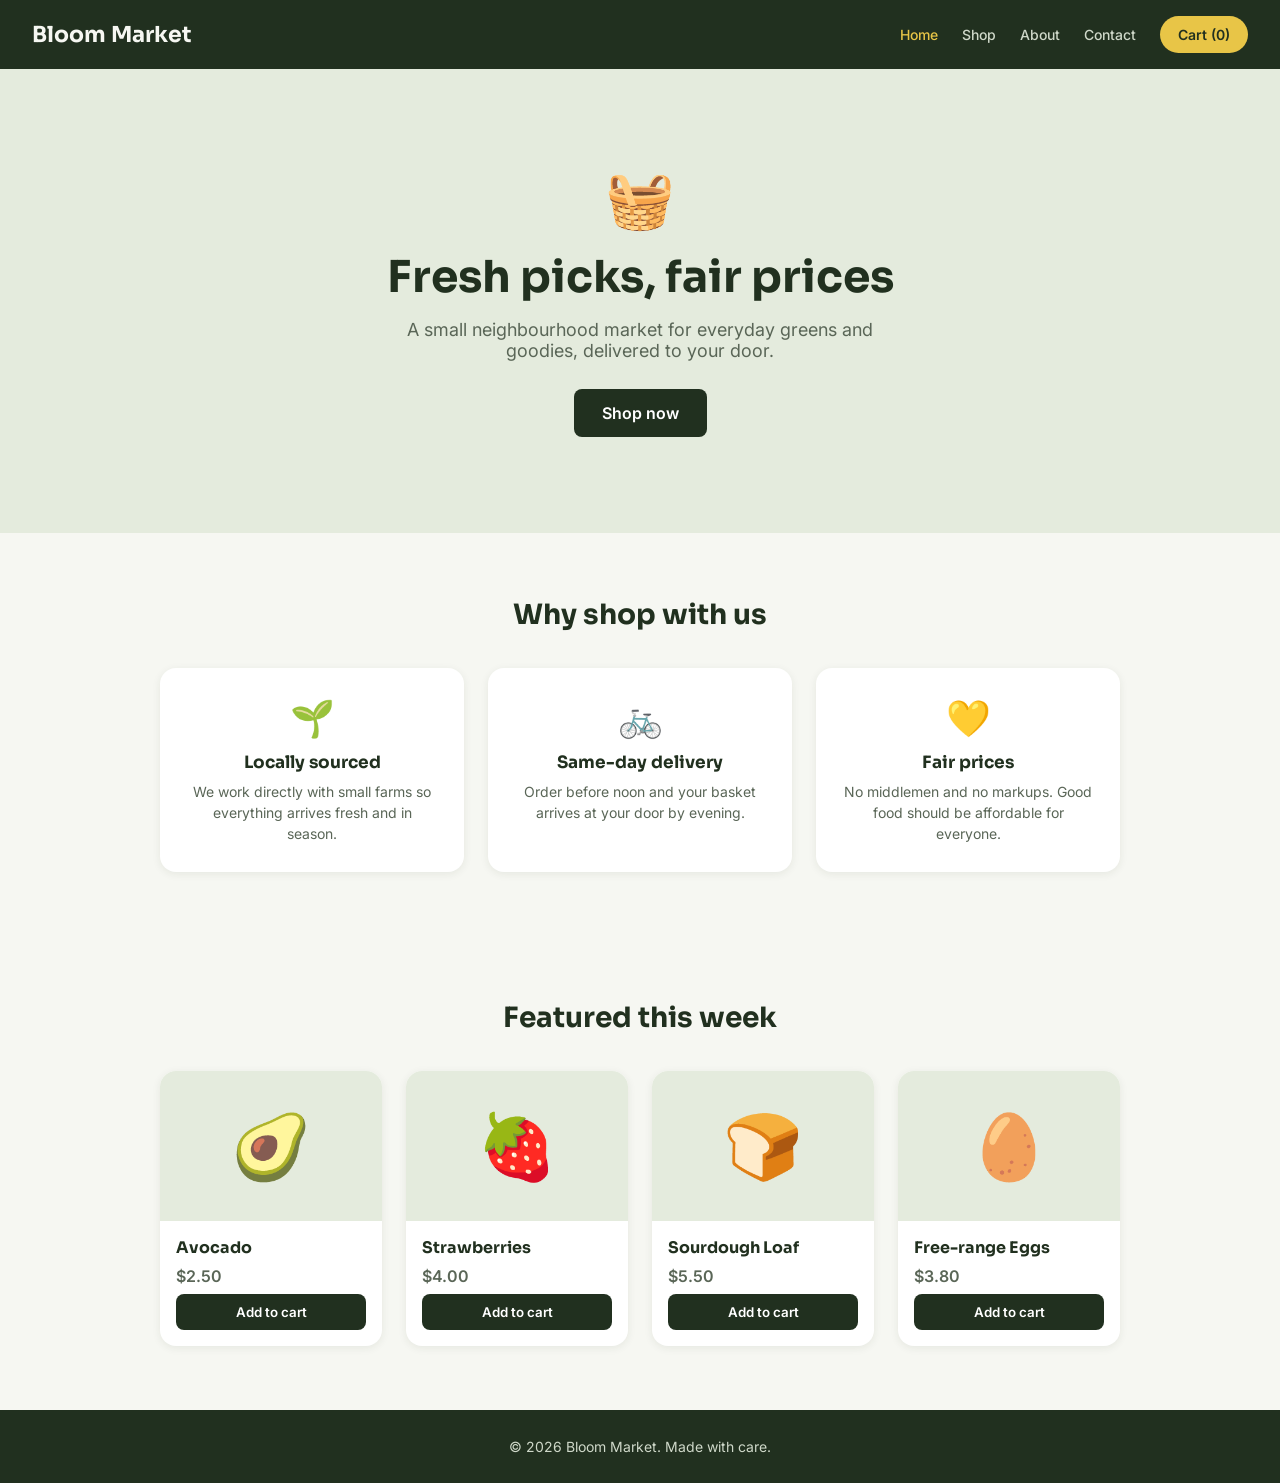
==== index.html @ 78d00703 "Initial Commit" ====
<!DOCTYPE html>
<html lang="en">
<head>
<meta charset="UTF-8">
<meta name="viewport" content="width=device-width, initial-scale=1.0">
<title>Bloom Market — Fresh picks, fair prices</title>
<link href="https://fonts.googleapis.com/css2?family=Sora:wght@600;700&family=Inter:wght@400;500;600&display=swap" rel="stylesheet">
<link rel="stylesheet" href="css/style.css">
</head>
<body>

<header>
  <a href="index.html" class="logo">Bloom Market</a>
  <nav>
    <a href="index.html" class="active">Home</a>
    <a href="shop.html">Shop</a>
    <a href="about.html">About</a>
    <a href="contact.html">Contact</a>
    <button class="cart-button" onclick="toggleCart()">Cart (<span id="cart-count">0</span>)</button>
  </nav>
</header>

<section class="hero">
  <span class="emoji">🧺</span>
  <h1>Fresh picks, fair prices</h1>
  <p>A small neighbourhood market for everyday greens and goodies, delivered to your door.</p>
  <a href="shop.html" class="button">Shop now</a>
</section>

<section class="section">
  <h2 class="section-title">Why shop with us</h2>
  <div class="features">
    <div class="feature">
      <div class="icon">🌱</div>
      <h3>Locally sourced</h3>
      <p>We work directly with small farms so everything arrives fresh and in season.</p>
    </div>
    <div class="feature">
      <div class="icon">🚲</div>
      <h3>Same-day delivery</h3>
      <p>Order before noon and your basket arrives at your door by evening.</p>
    </div>
    <div class="feature">
      <div class="icon">💛</div>
      <h3>Fair prices</h3>
      <p>No middlemen and no markups. Good food should be affordable for everyone.</p>
    </div>
  </div>
</section>

<section class="section">
  <h2 class="section-title">Featured this week</h2>
  <div class="products" id="featured"></div>
</section>

<div class="cart-panel" id="cart-panel">
  <div class="cart-header">
    <h2>Your Cart</h2>
    <button class="close-button" onclick="toggleCart()">✕</button>
  </div>
  <div class="cart-items" id="cart-items"></div>
  <div class="cart-footer">
    <div class="total">
      <span>Total</span>
      <span id="cart-total">$0.00</span>
    </div>
    <button class="checkout-button" onclick="checkout()">Checkout</button>
  </div>
</div>

<footer>© 2026 Bloom Market. Made with care.</footer>

<script src="js/script.js"></script>
<script>
renderProducts("featured", products.slice(0, 4));
</script>

</body>
</html>
---- css/style.css ----
* {
  margin: 0;
  padding: 0;
  box-sizing: border-box;
}

body {
  font-family: 'Inter', sans-serif;
  background: #F6F7F2;
  color: #21301F;
}

header {
  background: #21301F;
  color: #F6F7F2;
  padding: 16px 32px;
  display: flex;
  justify-content: space-between;
  align-items: center;
  position: sticky;
  top: 0;
  z-index: 10;
}

.logo {
  font-family: 'Sora', sans-serif;
  font-size: 22px;
  font-weight: 700;
  text-decoration: none;
  color: #F6F7F2;
}

nav {
  display: flex;
  align-items: center;
  gap: 24px;
}

nav a {
  color: #cfd8c9;
  text-decoration: none;
  font-size: 14px;
  font-weight: 500;
}

nav a:hover,
nav a.active {
  color: #E8C547;
}

.cart-button {
  background: #E8C547;
  color: #21301F;
  border: none;
  padding: 10px 18px;
  border-radius: 999px;
  font-family: 'Inter', sans-serif;
  font-weight: 600;
  font-size: 14px;
  cursor: pointer;
}

.cart-button:hover {
  background: #f0d36b;
}

.hero {
  text-align: center;
  padding: 96px 20px;
  background: #E4EBDD;
}

.hero .emoji {
  font-size: 56px;
  display: block;
  margin-bottom: 16px;
}

.hero h1 {
  font-family: 'Sora', sans-serif;
  font-size: 44px;
  margin-bottom: 14px;
}

.hero p {
  color: #5a6657;
  font-size: 18px;
  max-width: 520px;
  margin: 0 auto 28px;
}

.button {
  display: inline-block;
  background: #21301F;
  color: white;
  text-decoration: none;
  padding: 14px 28px;
  border-radius: 8px;
  font-weight: 600;
}

.button:hover {
  background: #34492f;
}

.section {
  max-width: 1000px;
  margin: 0 auto;
  padding: 64px 20px;
}

.section-title {
  font-family: 'Sora', sans-serif;
  font-size: 28px;
  text-align: center;
  margin-bottom: 36px;
}

.features {
  display: grid;
  grid-template-columns: repeat(auto-fit, minmax(240px, 1fr));
  gap: 24px;
}

.feature {
  background: white;
  border-radius: 16px;
  padding: 28px;
  text-align: center;
  box-shadow: 0 2px 8px rgba(33, 48, 31, 0.08);
}

.feature .icon {
  font-size: 36px;
  margin-bottom: 12px;
}

.feature h3 {
  font-family: 'Sora', sans-serif;
  font-size: 17px;
  margin-bottom: 8px;
}

.feature p {
  color: #5a6657;
  font-size: 14px;
  line-height: 1.5;
}

.products {
  display: grid;
  grid-template-columns: repeat(auto-fill, minmax(220px, 1fr));
  gap: 24px;
}

.card {
  background: white;
  border-radius: 16px;
  overflow: hidden;
  box-shadow: 0 2px 8px rgba(33, 48, 31, 0.08);
  display: flex;
  flex-direction: column;
}

.card .image {
  font-size: 64px;
  text-align: center;
  padding: 36px 0;
  background: #E4EBDD;
}

.card .info {
  padding: 16px;
  display: flex;
  flex-direction: column;
  gap: 8px;
  flex: 1;
}

.card h3 {
  font-family: 'Sora', sans-serif;
  font-size: 16px;
}

.card .price {
  font-weight: 600;
  color: #5a6657;
}

.card button {
  margin-top: auto;
  background: #21301F;
  color: white;
  border: none;
  padding: 10px;
  border-radius: 8px;
  font-family: 'Inter', sans-serif;
  font-weight: 600;
  cursor: pointer;
}

.card button:hover {
  background: #34492f;
}

.cart-panel {
  position: fixed;
  top: 0;
  right: -360px;
  width: 340px;
  height: 100%;
  background: white;
  box-shadow: -4px 0 16px rgba(0, 0, 0, 0.15);
  transition: right 0.3s ease;
  display: flex;
  flex-direction: column;
  z-index: 20;
}

.cart-panel.open {
  right: 0;
}

.cart-header {
  padding: 20px;
  display: flex;
  justify-content: space-between;
  align-items: center;
  border-bottom: 1px solid #e5e5e5;
}

.cart-header h2 {
  font-family: 'Sora', sans-serif;
  font-size: 18px;
}

.close-button {
  background: none;
  border: none;
  font-size: 22px;
  cursor: pointer;
}

.cart-items {
  flex: 1;
  overflow-y: auto;
  padding: 16px 20px;
}

.cart-item {
  display: flex;
  justify-content: space-between;
  align-items: center;
  padding: 10px 0;
  border-bottom: 1px solid #f0f0f0;
}

.cart-item .name {
  font-weight: 500;
  font-size: 14px;
}

.cart-item .qty {
  color: #888;
  font-size: 13px;
}

.remove-button {
  background: none;
  border: none;
  color: #c0392b;
  cursor: pointer;
  font-size: 13px;
}

.cart-footer {
  padding: 20px;
  border-top: 1px solid #e5e5e5;
}

.total {
  display: flex;
  justify-content: space-between;
  font-weight: 600;
  margin-bottom: 14px;
}

.checkout-button {
  width: 100%;
  background: #E8C547;
  border: none;
  padding: 14px;
  border-radius: 8px;
  font-family: 'Inter', sans-serif;
  font-weight: 600;
  font-size: 15px;
  cursor: pointer;
}

.checkout-button:hover {
  background: #f0d36b;
}

.empty {
  text-align: center;
  color: #999;
  margin-top: 40px;
}

.page-title {
  font-family: 'Sora', sans-serif;
  font-size: 34px;
  text-align: center;
  padding: 48px 20px 0;
}

.page-subtitle {
  text-align: center;
  color: #5a6657;
  padding: 12px 20px 0;
}

.about-text {
  max-width: 640px;
  margin: 0 auto;
  line-height: 1.7;
  color: #3c4a39;
}

.about-text p {
  margin-bottom: 16px;
}

.contact-form {
  max-width: 480px;
  margin: 0 auto;
  display: flex;
  flex-direction: column;
  gap: 16px;
}

.contact-form label {
  font-weight: 500;
  font-size: 14px;
}

.contact-form input,
.contact-form textarea {
  width: 100%;
  padding: 12px;
  border: 1px solid #ccd4c6;
  border-radius: 8px;
  font-family: 'Inter', sans-serif;
  font-size: 14px;
  margin-top: 6px;
}

.contact-form textarea {
  min-height: 120px;
  resize: vertical;
}

.contact-form button {
  background: #21301F;
  color: white;
  border: none;
  padding: 14px;
  border-radius: 8px;
  font-family: 'Inter', sans-serif;
  font-weight: 600;
  font-size: 15px;
  cursor: pointer;
}

.contact-form button:hover {
  background: #34492f;
}

footer {
  background: #21301F;
  color: #cfd8c9;
  text-align: center;
  padding: 28px 20px;
  font-size: 14px;
}

@media (max-width: 600px) {
  .hero h1 {
    font-size: 32px;
  }

  nav a {
    display: none;
  }

  .cart-panel {
    width: 100%;
    right: -100%;
  }
}
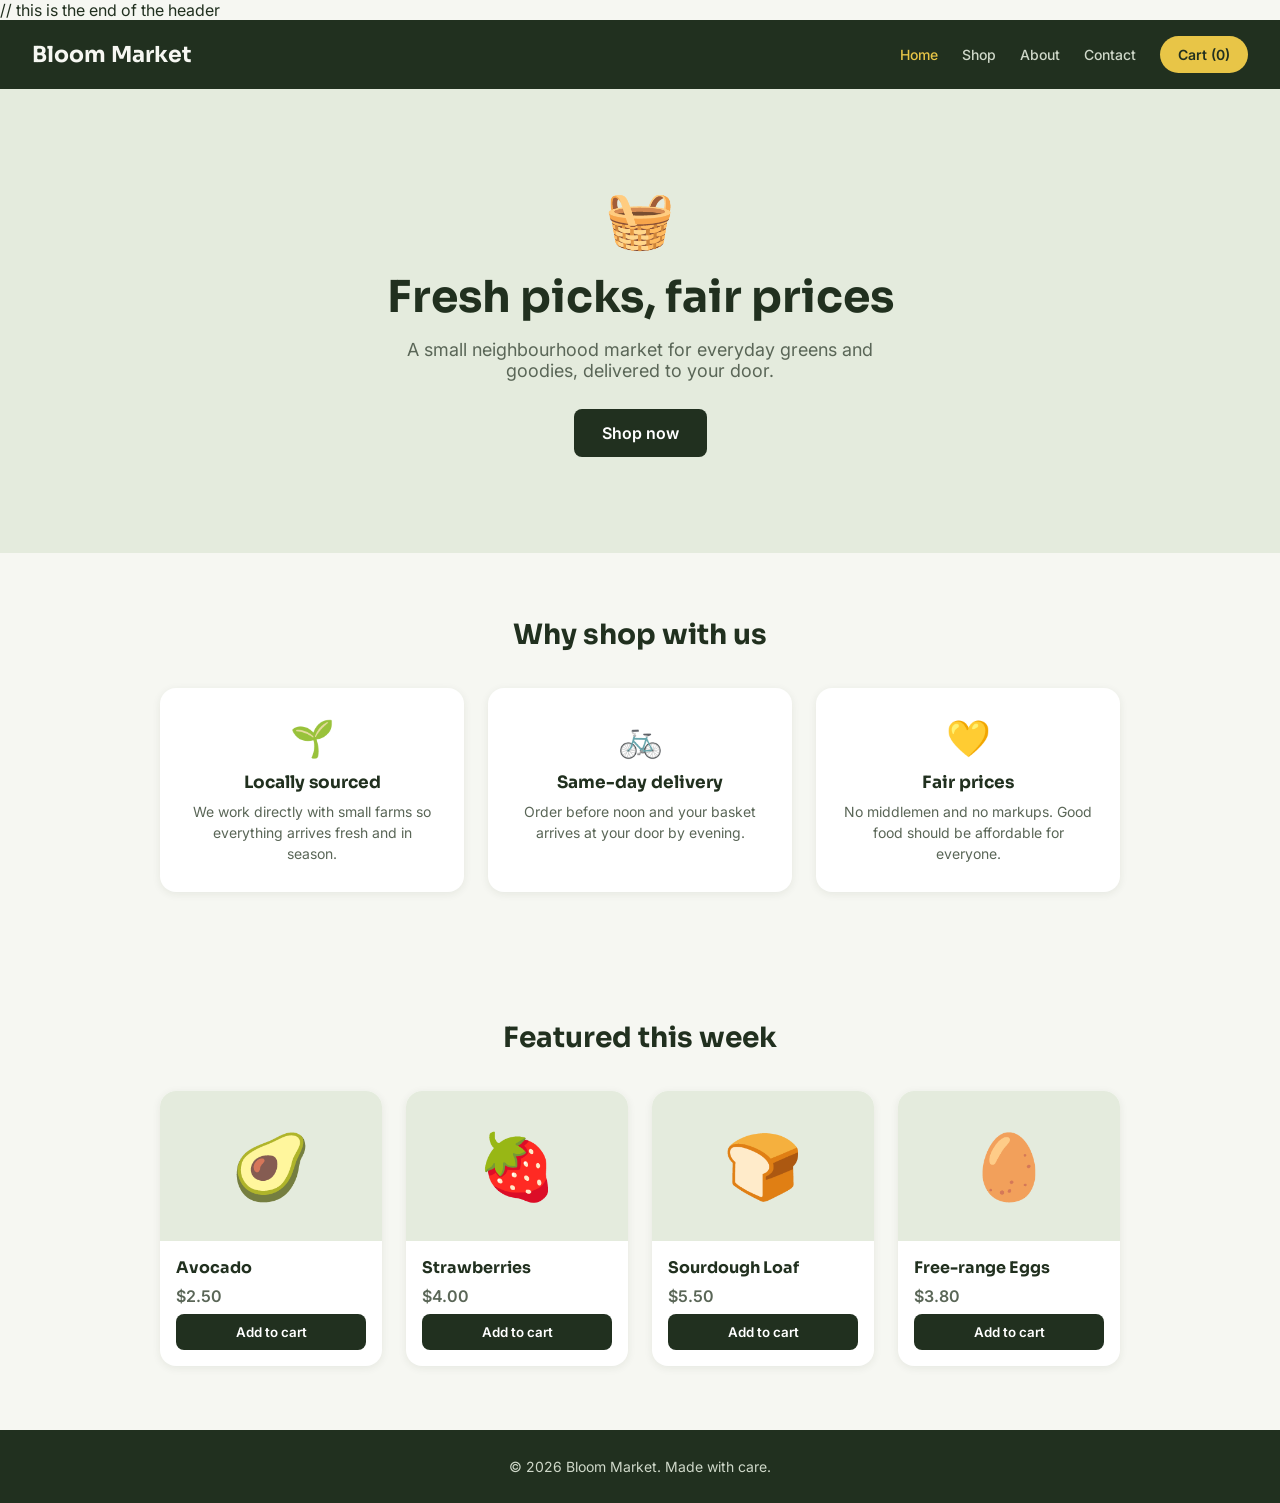
==== commit 7bccfacd: "commit" ====
--- a/index.html
+++ b/index.html
@@ -6,8 +6,10 @@
 <title>Bloom Market — Fresh picks, fair prices</title>
 <link href="https://fonts.googleapis.com/css2?family=Sora:wght@600;700&family=Inter:wght@400;500;600&display=swap" rel="stylesheet">
 <link rel="stylesheet" href="css/style.css">
-</head>
+</head> // this is the end of the header
+
 <body>
+
 
 <header>
   <a href="index.html" class="logo">Bloom Market</a>
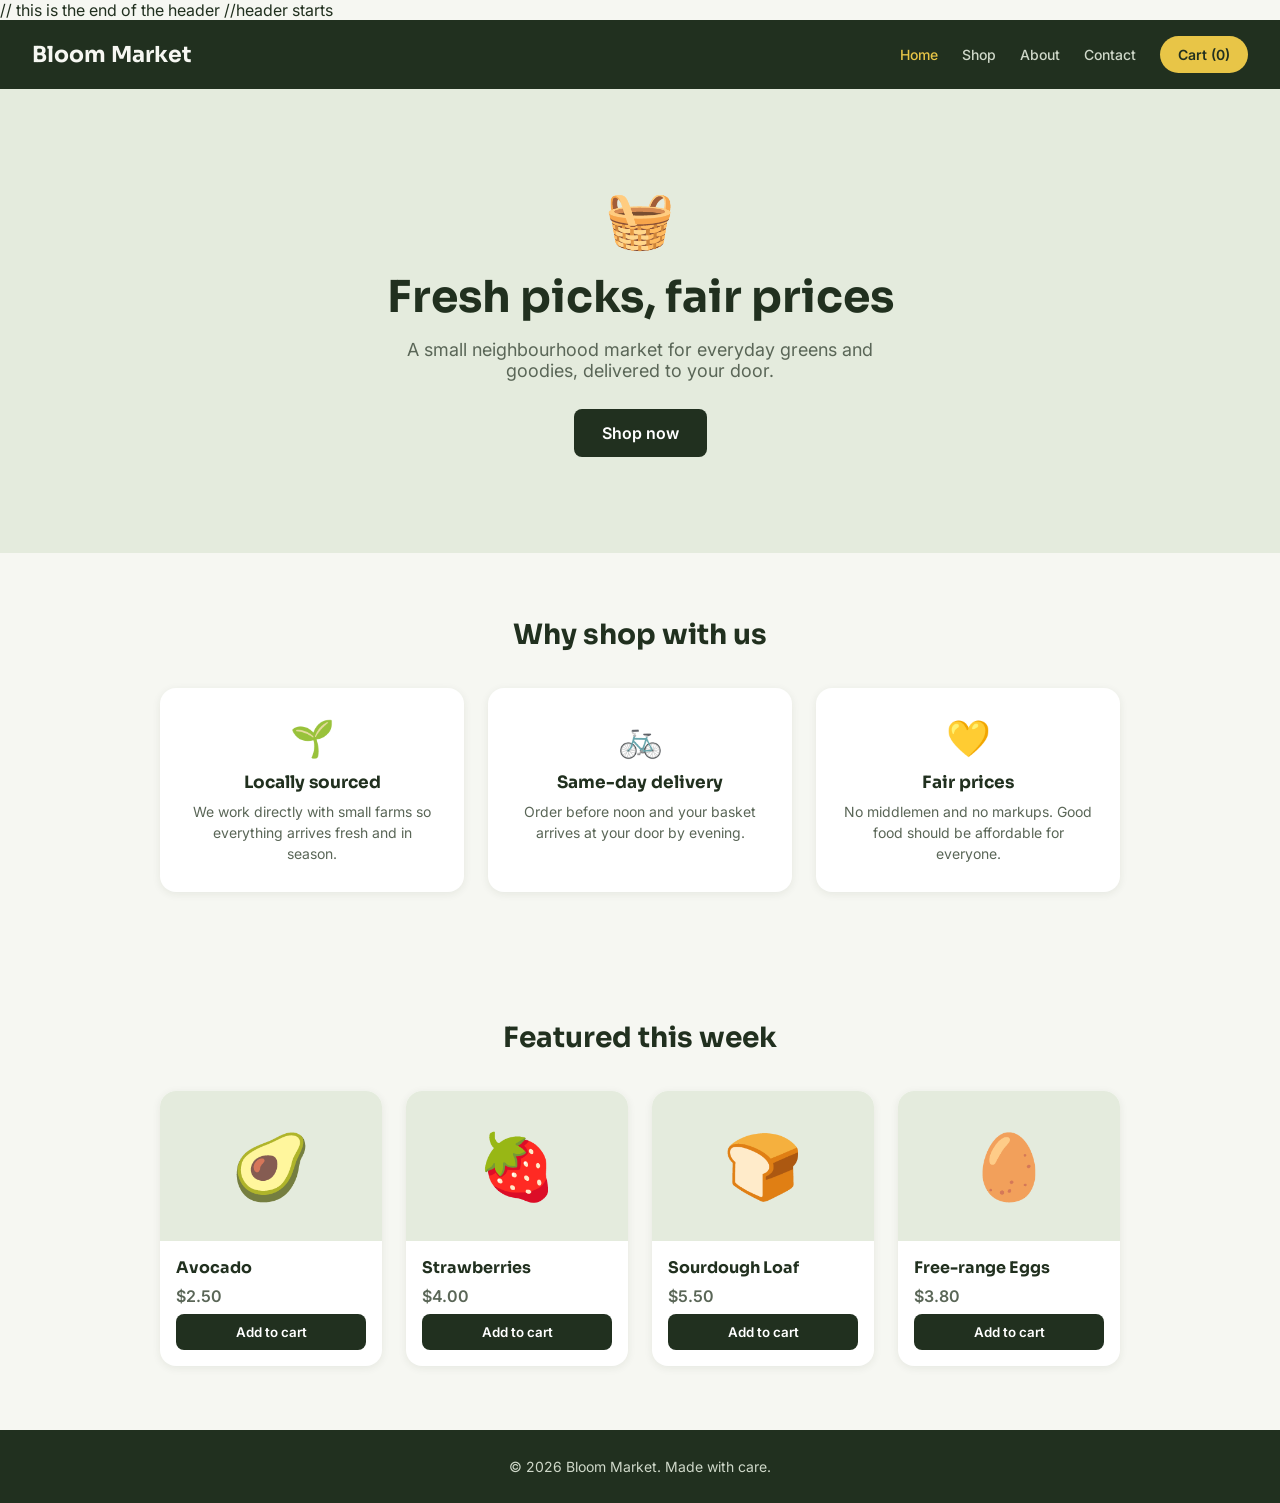
==== commit 5c49f7fa: "commit" ====
--- a/index.html
+++ b/index.html
@@ -10,7 +10,7 @@
 
 <body>
 
-
+//header starts
 <header>
   <a href="index.html" class="logo">Bloom Market</a>
   <nav>
